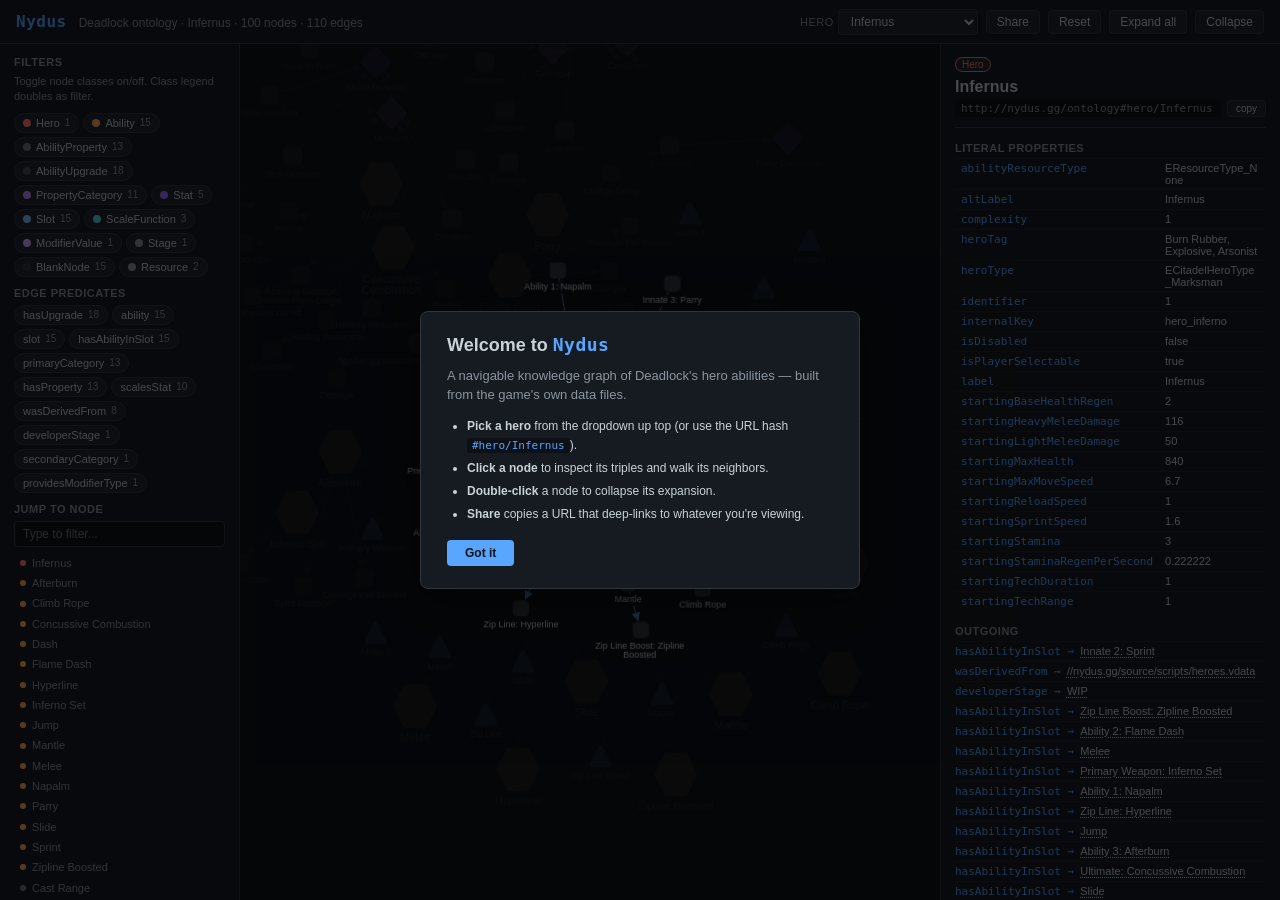
==== outputs/viewer/index.html @ 851c9e22 "Initial commit — Nydus Deadlock ontology graph 38 active heroes rendered as a navigable knowledge gr" ====
<!DOCTYPE html>
<html lang="en">
<head>
  <meta charset="UTF-8">
  <title>Nydus — Deadlock Ontology Graph</title>

  <meta property="og:title" content="Nydus — Deadlock Ontology Graph">
  <meta property="og:description" content="Navigable knowledge graph of every Deadlock hero's abilities, properties, and stat scaling. Click a hero to explore.">
  <meta property="og:type" content="website">
  <meta name="twitter:card" content="summary">
  <meta name="twitter:title" content="Nydus — Deadlock Ontology Graph">
  <meta name="twitter:description" content="Navigable knowledge graph of every Deadlock hero's abilities, properties, and stat scaling.">
  <meta name="theme-color" content="#0d1117">

  <link rel="stylesheet" href="styles.css">
  <script src="lib/cytoscape.min.js"></script>
  <script src="lib/layout-base.js"></script>
  <script src="lib/cose-base.js"></script>
  <script src="lib/cytoscape-fcose.js"></script>
</head>
<body>
  <header>
    <div class="title">
      <span class="nydus-mark">Nydus</span>
      <span class="subtitle">Deadlock ontology &middot; <span id="meta-summary">loading&hellip;</span></span>
    </div>
    <div class="actions">
      <label class="hero-picker-label" for="hero-picker">Hero</label>
      <select id="hero-picker" class="hero-picker"></select>
      <button id="btn-share" title="Copy shareable link">Share</button>
      <button id="btn-reset">Reset</button>
      <button id="btn-expand-all">Expand all</button>
      <button id="btn-collapse-all">Collapse</button>
    </div>
  </header>

  <div id="onboarding" class="onboarding" hidden>
    <div class="onboarding-card">
      <h2>Welcome to <span class="nydus-mark">Nydus</span></h2>
      <p>A navigable knowledge graph of Deadlock's hero abilities — built from the game's own data files.</p>
      <ul>
        <li><b>Pick a hero</b> from the dropdown up top (or use the URL hash <code>#hero/Infernus</code>).</li>
        <li><b>Click a node</b> to inspect its triples and walk its neighbors.</li>
        <li><b>Double-click</b> a node to collapse its expansion.</li>
        <li><b>Share</b> copies a URL that deep-links to whatever you're viewing.</li>
      </ul>
      <button id="btn-onboarding-close">Got it</button>
    </div>
  </div>

  <main>
    <aside id="sidebar-left">
      <h3>Filters</h3>
      <p class="hint">Toggle node classes on/off. Class legend doubles as filter.</p>
      <div id="class-filters"></div>
      <h3>Edge predicates</h3>
      <div id="edge-filters"></div>
      <h3>Jump to node</h3>
      <input type="text" id="node-search" placeholder="Type to filter...">
      <ul id="node-list"></ul>
    </aside>

    <div id="graph"></div>

    <aside id="sidebar-right">
      <div id="inspector-empty">
        <h3>Inspector</h3>
        <p class="hint">Click a node to see its triples, incoming and outgoing edges, and provenance.</p>
        <p class="hint">Click an edge target to navigate. Double-click a node to collapse its expansion.</p>
      </div>
      <div id="inspector" hidden>
        <div class="inspector-header">
          <span id="inspector-class-tags"></span>
          <h2 id="inspector-label"></h2>
          <div class="inspector-iri">
            <code id="inspector-iri"></code>
            <button id="btn-copy-iri" title="Copy IRI">copy</button>
          </div>
        </div>
        <section>
          <h4>Literal properties</h4>
          <table id="inspector-props"><tbody></tbody></table>
          <p class="empty-note" id="props-empty">(none)</p>
        </section>
        <section>
          <h4>Outgoing</h4>
          <ul id="inspector-outgoing"></ul>
          <p class="empty-note" id="outgoing-empty">(none)</p>
        </section>
        <section>
          <h4>Incoming</h4>
          <ul id="inspector-incoming"></ul>
          <p class="empty-note" id="incoming-empty">(none)</p>
        </section>
      </div>
    </aside>
  </main>

  <script src="viewer.js"></script>
</body>
</html>
---- outputs/viewer/styles.css ----
:root {
  --bg:            #0d1117;
  --bg-elev:       #161b22;
  --bg-elev-2:     #1f2630;
  --border:        #30363d;
  --fg:            #c9d1d9;
  --fg-muted:      #8b949e;
  --fg-soft:       #484f58;
  --accent:        #58a6ff;
  --accent-warm:   #ff9d47;

  /* Category palette (mirrors proof.py CAT_COLORS) */
  --cat-cooldown: #5b9bd5;
  --cat-damage:   #e05c5c;
  --cat-duration: #4dbfc4;
  --cat-range:    #4da6ff;
  --cat-speed:    #f5a623;
  --cat-healing:  #4fc24f;
  --cat-charges:  #8a9bb0;
  --cat-stack:    #9b6dff;
  --cat-weapon:   #e8943a;
  --cat-stat:     #c084fc;
  --cat-unknown:  #444;

  /* Stat family colors */
  --stat-spirit:   #9b6dff;
  --stat-weapon:   #f5a623;
  --stat-vitality: #4fc24f;
  --stat-neutral:  #8a9bb0;

  /* Node-class colors */
  --class-hero:            #ff7b72;
  --class-ability:         #ffa657;
  --class-propertycategory:#c084fc;
  --class-stat:            #9b6dff;
  --class-slot:            #79c0ff;
  --class-scalefunction:   #56d4dd;
  --class-modifiervalue:   #d2a8ff;
  --class-abilityproperty: #6e7681;
  --class-abilityupgrade:  #484f58;
  --class-stage:            #8b949e;
  --class-blanknode:       #30363d;
  --class-resource:        #8b949e;
}

* { box-sizing: border-box; }

html, body {
  margin: 0;
  padding: 0;
  height: 100%;
  font-family: -apple-system, BlinkMacSystemFont, "Segoe UI", Roboto, Helvetica, sans-serif;
  background: var(--bg);
  color: var(--fg);
  font-size: 13px;
}

body {
  display: flex;
  flex-direction: column;
  overflow: hidden;
}

header {
  flex: 0 0 44px;
  display: flex;
  align-items: center;
  justify-content: space-between;
  padding: 0 16px;
  background: var(--bg-elev);
  border-bottom: 1px solid var(--border);
}

.title { display: flex; align-items: baseline; gap: 12px; }
.nydus-mark {
  font-family: "Fira Code", Menlo, Consolas, monospace;
  font-weight: 700;
  font-size: 16px;
  color: var(--accent);
  letter-spacing: 0.5px;
}
.subtitle {
  color: var(--fg-muted);
  font-size: 12px;
}

.actions { display: flex; gap: 8px; align-items: center; }

.hero-picker-label {
  color: var(--fg-muted);
  font-size: 11px;
  text-transform: uppercase;
  letter-spacing: 0.5px;
  margin-right: -4px;
}
.hero-picker {
  background: var(--bg-elev-2);
  color: var(--fg);
  border: 1px solid var(--border);
  padding: 4px 8px;
  border-radius: 4px;
  font-size: 12px;
  font-family: inherit;
  min-width: 140px;
  cursor: pointer;
}
.hero-picker:focus { outline: none; border-color: var(--accent); }

.onboarding {
  position: fixed;
  inset: 0;
  background: rgba(0,0,0,0.65);
  display: flex;
  align-items: center;
  justify-content: center;
  z-index: 100;
}
.onboarding-card {
  background: var(--bg-elev);
  border: 1px solid var(--border);
  border-radius: 8px;
  padding: 22px 26px;
  max-width: 440px;
  box-shadow: 0 10px 40px rgba(0,0,0,0.5);
}
.onboarding-card h2 {
  margin: 0 0 10px;
  font-size: 18px;
  font-weight: 600;
  color: var(--fg);
}
.onboarding-card h2 .nydus-mark { font-size: 18px; }
.onboarding-card p { color: var(--fg-muted); margin: 0 0 12px; line-height: 1.5; }
.onboarding-card ul { color: var(--fg); padding-left: 20px; margin: 0 0 16px; line-height: 1.6; font-size: 12px; }
.onboarding-card ul li { margin-bottom: 4px; }
.onboarding-card code {
  background: var(--bg);
  padding: 1px 5px;
  border-radius: 3px;
  font-size: 11px;
  font-family: "Fira Code", Menlo, Consolas, monospace;
  color: var(--accent);
}
.onboarding-card button {
  background: var(--accent);
  color: #0d1117;
  border: none;
  padding: 6px 18px;
  border-radius: 4px;
  cursor: pointer;
  font-weight: 600;
  font-size: 12px;
}
.onboarding-card button:hover { background: #79b8ff; }

.toast {
  position: fixed;
  bottom: 20px;
  left: 50%;
  transform: translateX(-50%);
  background: var(--bg-elev-2);
  border: 1px solid var(--accent);
  color: var(--fg);
  padding: 8px 16px;
  border-radius: 4px;
  font-size: 12px;
  box-shadow: 0 4px 14px rgba(0,0,0,0.4);
  z-index: 200;
  opacity: 0;
  transition: opacity 150ms;
  pointer-events: none;
}
.toast.show { opacity: 1; }

button {
  background: var(--bg-elev-2);
  color: var(--fg);
  border: 1px solid var(--border);
  padding: 4px 10px;
  border-radius: 4px;
  cursor: pointer;
  font-size: 12px;
  font-family: inherit;
}
button:hover { background: #2a313c; border-color: var(--accent); }

main {
  flex: 1 1 auto;
  display: grid;
  grid-template-columns: 240px 1fr 340px;
  min-height: 0;
}

aside {
  background: var(--bg-elev);
  border-left: 1px solid var(--border);
  border-right: 1px solid var(--border);
  padding: 12px 14px;
  overflow-y: auto;
}

#sidebar-left { border-left: none; }
#sidebar-right { border-right: none; }

aside h3 {
  font-size: 11px;
  text-transform: uppercase;
  letter-spacing: 0.5px;
  color: var(--fg-muted);
  margin: 10px 0 6px;
  font-weight: 600;
}
aside h3:first-child { margin-top: 0; }

aside h4 {
  font-size: 11px;
  text-transform: uppercase;
  letter-spacing: 0.5px;
  color: var(--fg-muted);
  margin: 14px 0 4px;
  font-weight: 600;
}

.hint {
  color: var(--fg-muted);
  font-size: 11px;
  margin: 0 0 8px;
  line-height: 1.4;
}

#class-filters, #edge-filters {
  display: flex;
  flex-wrap: wrap;
  gap: 4px;
  margin-bottom: 8px;
}

.chip {
  display: inline-flex;
  align-items: center;
  gap: 5px;
  padding: 3px 8px;
  border-radius: 12px;
  background: var(--bg-elev-2);
  border: 1px solid var(--border);
  cursor: pointer;
  font-size: 11px;
  user-select: none;
  transition: opacity 0.1s;
}
.chip.off { opacity: 0.38; }
.chip:hover { border-color: var(--accent); }
.chip .chip-swatch {
  width: 8px;
  height: 8px;
  border-radius: 50%;
}
.chip .chip-count {
  color: var(--fg-muted);
  font-size: 10px;
}

#node-search {
  width: 100%;
  background: var(--bg);
  border: 1px solid var(--border);
  color: var(--fg);
  padding: 5px 8px;
  border-radius: 4px;
  font-size: 12px;
  margin-bottom: 6px;
  font-family: inherit;
}
#node-search:focus { outline: none; border-color: var(--accent); }

#node-list {
  list-style: none;
  padding: 0;
  margin: 0;
  max-height: calc(100vh - 360px);
  overflow-y: auto;
}
#node-list li {
  padding: 3px 6px;
  cursor: pointer;
  border-radius: 3px;
  font-size: 11px;
  color: var(--fg-muted);
  display: flex;
  align-items: center;
  gap: 6px;
  line-height: 1.3;
}
#node-list li:hover { background: var(--bg-elev-2); color: var(--fg); }
#node-list .swatch {
  flex: 0 0 6px;
  height: 6px;
  border-radius: 50%;
}
#node-list .node-label { flex: 1; overflow: hidden; text-overflow: ellipsis; white-space: nowrap; }

#graph {
  background: var(--bg);
  position: relative;
  min-width: 0;
}

/* Inspector */
.inspector-header {
  border-bottom: 1px solid var(--border);
  padding-bottom: 10px;
  margin-bottom: 6px;
}
#inspector-class-tags {
  display: inline-flex;
  gap: 4px;
  flex-wrap: wrap;
  margin-bottom: 6px;
}
.class-tag {
  font-size: 10px;
  padding: 1px 6px;
  border-radius: 8px;
  background: var(--bg-elev-2);
  color: var(--fg-muted);
  border: 1px solid var(--border);
}

#inspector-label {
  margin: 0 0 4px;
  font-size: 16px;
  color: var(--fg);
  word-break: break-word;
}

.inspector-iri {
  display: flex;
  align-items: center;
  gap: 6px;
  font-size: 11px;
}
.inspector-iri code {
  background: var(--bg);
  padding: 2px 6px;
  border-radius: 3px;
  color: var(--fg-muted);
  word-break: break-all;
  flex: 1;
  font-family: "Fira Code", Menlo, Consolas, monospace;
}
.inspector-iri button {
  padding: 2px 8px;
  font-size: 10px;
}

#inspector section { margin-top: 8px; }

#inspector-props {
  width: 100%;
  border-collapse: collapse;
  font-size: 11px;
}
#inspector-props td {
  padding: 3px 6px;
  vertical-align: top;
  border-top: 1px solid var(--bg-elev-2);
}
#inspector-props td:first-child {
  color: var(--accent);
  font-family: "Fira Code", Menlo, Consolas, monospace;
  white-space: nowrap;
  width: 40%;
}
#inspector-props td:last-child {
  color: var(--fg);
  word-break: break-word;
}

#inspector-outgoing, #inspector-incoming {
  list-style: none;
  padding: 0;
  margin: 0;
}
#inspector-outgoing li, #inspector-incoming li {
  padding: 3px 0;
  font-size: 11px;
  display: flex;
  gap: 6px;
  align-items: baseline;
  border-top: 1px solid var(--bg-elev-2);
}
#inspector-outgoing .pred, #inspector-incoming .pred {
  color: var(--accent);
  font-family: "Fira Code", Menlo, Consolas, monospace;
  flex: 0 0 auto;
}
#inspector-outgoing .target, #inspector-incoming .target {
  color: var(--fg);
  cursor: pointer;
  text-decoration: underline dotted;
  text-underline-offset: 2px;
}
#inspector-outgoing .target:hover, #inspector-incoming .target:hover {
  color: var(--accent-warm);
}

.empty-note {
  color: var(--fg-soft);
  font-size: 11px;
  font-style: italic;
  margin: 4px 0 0;
}
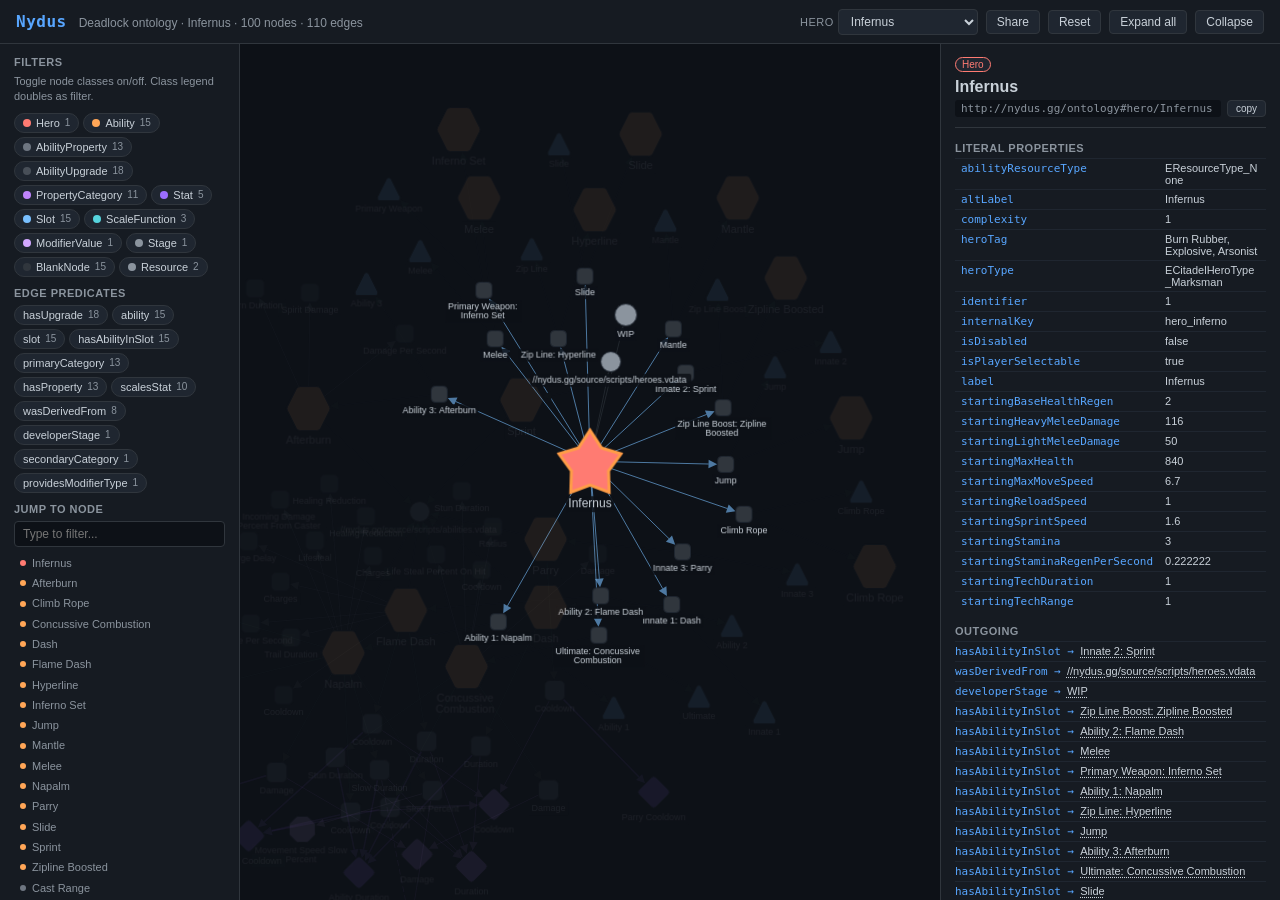
==== commit 82d20275: "Remove onboarding popup" ====
--- a/outputs/viewer/index.html
+++ b/outputs/viewer/index.html
@@ -34,19 +34,6 @@
     </div>
   </header>
 
-  <div id="onboarding" class="onboarding" hidden>
-    <div class="onboarding-card">
-      <h2>Welcome to <span class="nydus-mark">Nydus</span></h2>
-      <p>A navigable knowledge graph of Deadlock's hero abilities — built from the game's own data files.</p>
-      <ul>
-        <li><b>Pick a hero</b> from the dropdown up top (or use the URL hash <code>#hero/Infernus</code>).</li>
-        <li><b>Click a node</b> to inspect its triples and walk its neighbors.</li>
-        <li><b>Double-click</b> a node to collapse its expansion.</li>
-        <li><b>Share</b> copies a URL that deep-links to whatever you're viewing.</li>
-      </ul>
-      <button id="btn-onboarding-close">Got it</button>
-    </div>
-  </div>
 
   <main>
     <aside id="sidebar-left">
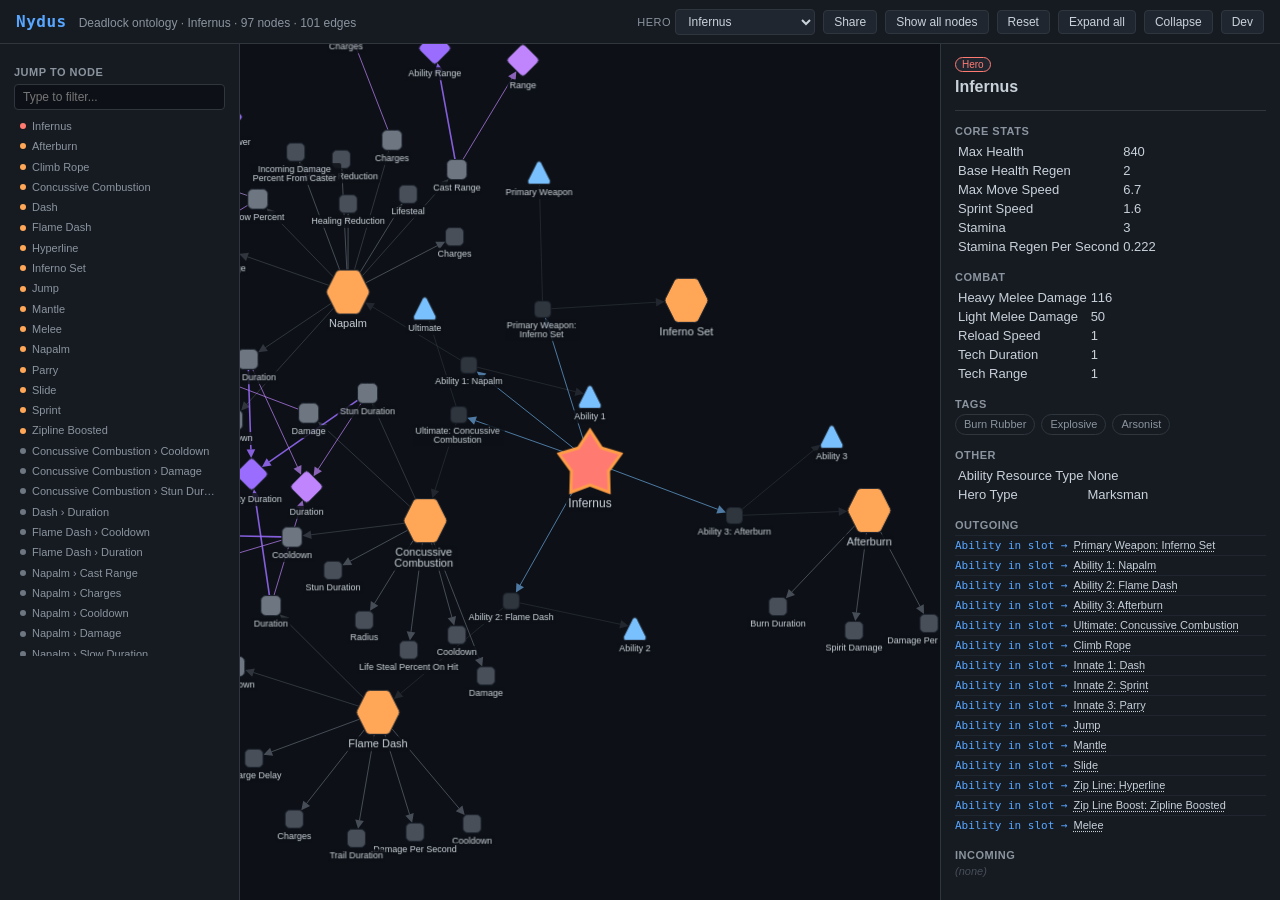
==== commit 3eeca2bf: "Kit-first viewer: default to signature abilities, scrub engine leaks - Default view filters to Hero " ====
--- a/outputs/viewer/index.html
+++ b/outputs/viewer/index.html
@@ -28,20 +28,22 @@
       <label class="hero-picker-label" for="hero-picker">Hero</label>
       <select id="hero-picker" class="hero-picker"></select>
       <button id="btn-share" title="Copy shareable link">Share</button>
+      <button id="btn-kit-mode" title="Toggle between signature-kit view and every-node view">Show all nodes</button>
       <button id="btn-reset">Reset</button>
       <button id="btn-expand-all">Expand all</button>
       <button id="btn-collapse-all">Collapse</button>
+      <button id="btn-dev-mode" title="Show RDF class filters, edge-predicate chips, and ontology IRIs">Dev</button>
     </div>
   </header>
 
 
   <main>
     <aside id="sidebar-left">
-      <h3>Filters</h3>
-      <p class="hint">Toggle node classes on/off. Class legend doubles as filter.</p>
-      <div id="class-filters"></div>
-      <h3>Edge predicates</h3>
-      <div id="edge-filters"></div>
+      <h3 class="dev-only">Filters</h3>
+      <p class="hint dev-only">Toggle node classes on/off. Class legend doubles as filter.</p>
+      <div id="class-filters" class="dev-only"></div>
+      <h3 class="dev-only">Edge predicates</h3>
+      <div id="edge-filters" class="dev-only"></div>
       <h3>Jump to node</h3>
       <input type="text" id="node-search" placeholder="Type to filter...">
       <ul id="node-list"></ul>
@@ -59,14 +61,29 @@
         <div class="inspector-header">
           <span id="inspector-class-tags"></span>
           <h2 id="inspector-label"></h2>
-          <div class="inspector-iri">
+          <div class="inspector-iri dev-only">
             <code id="inspector-iri"></code>
             <button id="btn-copy-iri" title="Copy IRI">copy</button>
           </div>
         </div>
-        <section>
-          <h4>Literal properties</h4>
-          <table id="inspector-props"><tbody></tbody></table>
+        <section id="props-core" hidden>
+          <h4>Core stats</h4>
+          <table class="inspector-props"><tbody></tbody></table>
+        </section>
+        <section id="props-combat" hidden>
+          <h4>Combat</h4>
+          <table class="inspector-props"><tbody></tbody></table>
+        </section>
+        <section id="props-tags" hidden>
+          <h4>Tags</h4>
+          <div id="props-tags-chips"></div>
+        </section>
+        <section id="props-meta" hidden>
+          <h4>Other</h4>
+          <table class="inspector-props"><tbody></tbody></table>
+        </section>
+        <section id="props-empty-wrap">
+          <h4>Properties</h4>
           <p class="empty-note" id="props-empty">(none)</p>
         </section>
         <section>
--- a/outputs/viewer/styles.css
+++ b/outputs/viewer/styles.css
@@ -410,3 +410,33 @@
   font-style: italic;
   margin: 4px 0 0;
 }
+
+/* Dev-only chrome: ontology IRIs, RDF class filters, edge-predicate chips.
+   Hidden by default; top-bar "Dev" button toggles body.dev-mode to reveal. */
+.dev-only { display: none !important; }
+body.dev-mode .dev-only { display: revert !important; }
+body.dev-mode .dev-only.inspector-iri { display: flex !important; }
+
+/* Dev button active state */
+#btn-dev-mode.active {
+  background: var(--accent-warm, #ff9d47);
+  color: #0d1117;
+}
+
+/* hero-tag chips in the inspector */
+#props-tags-chips {
+  display: flex;
+  flex-wrap: wrap;
+  gap: 6px;
+  margin-top: 4px;
+}
+#props-tags-chips .tag-chip {
+  display: inline-block;
+  padding: 2px 8px;
+  border: 1px solid var(--border);
+  border-radius: 999px;
+  background: var(--bg-elev);
+  color: var(--fg-muted);
+  font-size: 11px;
+  line-height: 1.4;
+}
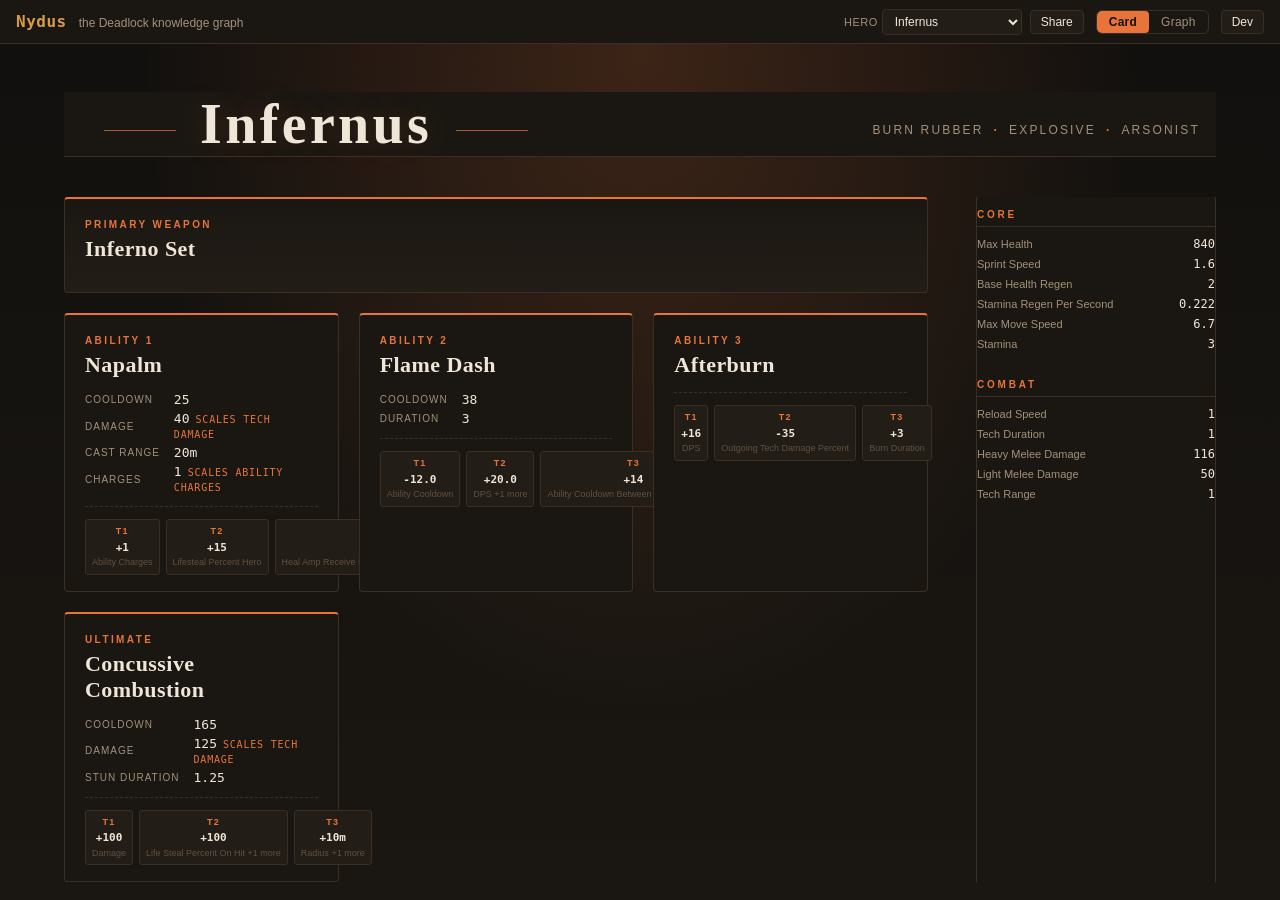
==== commit 42ff6d1c: "Hero-card view: debut layout with warm palette and per-hero accents New default view renders each he" ====
--- a/outputs/viewer/index.html
+++ b/outputs/viewer/index.html
@@ -22,23 +22,49 @@
   <header>
     <div class="title">
       <span class="nydus-mark">Nydus</span>
-      <span class="subtitle">Deadlock ontology &middot; <span id="meta-summary">loading&hellip;</span></span>
+      <span class="subtitle">the Deadlock knowledge graph <span class="meta-summary-dev dev-only">&middot; <span id="meta-summary">loading&hellip;</span></span></span>
     </div>
     <div class="actions">
       <label class="hero-picker-label" for="hero-picker">Hero</label>
       <select id="hero-picker" class="hero-picker"></select>
       <button id="btn-share" title="Copy shareable link">Share</button>
-      <button id="btn-kit-mode" title="Toggle between signature-kit view and every-node view">Show all nodes</button>
-      <button id="btn-reset">Reset</button>
-      <button id="btn-expand-all">Expand all</button>
-      <button id="btn-collapse-all">Collapse</button>
-      <button id="btn-dev-mode" title="Show RDF class filters, edge-predicate chips, and ontology IRIs">Dev</button>
+      <div class="view-toggle" role="tablist" aria-label="View mode">
+        <button id="btn-view-card" class="view-toggle-btn active" data-view="card">Card</button>
+        <button id="btn-view-graph" class="view-toggle-btn" data-view="graph">Graph</button>
+      </div>
+      <button id="btn-kit-mode" class="graph-only dev-only" title="Toggle signature-kit vs every-node view">Show all nodes</button>
+      <button id="btn-reset" class="graph-only dev-only">Reset</button>
+      <button id="btn-expand-all" class="graph-only dev-only">Expand all</button>
+      <button id="btn-collapse-all" class="graph-only dev-only">Collapse</button>
+      <button id="btn-dev-mode" title="Reveal RDF internals: class filters, edge-predicate chips, ontology IRIs">Dev</button>
     </div>
   </header>
 
 
   <main>
-    <aside id="sidebar-left">
+    <!-- Hero card view (default). Populated from the same per-hero graph data
+         as the force-graph, but rendered as a legible kit layout. -->
+    <section id="hero-card" class="hero-card">
+      <header class="hero-card-header">
+        <h1 id="hc-hero-name"></h1>
+        <p id="hc-hero-tags" class="hero-card-tags"></p>
+      </header>
+      <div class="hero-card-body">
+        <div id="hc-ability-grid" class="ability-grid"></div>
+        <aside id="hc-stats-spine" class="stats-spine">
+          <section>
+            <h4>Core</h4>
+            <dl id="hc-stats-core"></dl>
+          </section>
+          <section>
+            <h4>Combat</h4>
+            <dl id="hc-stats-combat"></dl>
+          </section>
+        </aside>
+      </div>
+    </section>
+
+    <aside id="sidebar-left" class="graph-only">
       <h3 class="dev-only">Filters</h3>
       <p class="hint dev-only">Toggle node classes on/off. Class legend doubles as filter.</p>
       <div id="class-filters" class="dev-only"></div>
@@ -49,9 +75,9 @@
       <ul id="node-list"></ul>
     </aside>
 
-    <div id="graph"></div>
+    <div id="graph" class="graph-only"></div>
 
-    <aside id="sidebar-right">
+    <aside id="sidebar-right" class="graph-only">
       <div id="inspector-empty">
         <h3>Inspector</h3>
         <p class="hint">Click a node to see its triples, incoming and outgoing edges, and provenance.</p>
--- a/outputs/viewer/styles.css
+++ b/outputs/viewer/styles.css
@@ -1,13 +1,20 @@
 :root {
-  --bg:            #0d1117;
-  --bg-elev:       #161b22;
-  --bg-elev-2:     #1f2630;
-  --border:        #30363d;
-  --fg:            #c9d1d9;
-  --fg-muted:      #8b949e;
-  --fg-soft:       #484f58;
-  --accent:        #58a6ff;
-  --accent-warm:   #ff9d47;
+  /* Warm charcoal palette for the hero-card debut. The original cool slate
+     palette is kept below for the legacy graph-view mode. */
+  --bg:            #12100e;   /* warm near-black, parchment-shadow */
+  --bg-elev:       #1a1712;
+  --bg-elev-2:     #231d17;
+  --border:        #3b2f23;
+  --fg:            #f0e6d8;   /* warm parchment */
+  --fg-muted:      #a3907a;
+  --fg-soft:       #60503f;
+  --accent:        #d89b4a;   /* brass */
+  --accent-warm:   #e8743a;   /* sodium-lamp amber */
+  --accent-deep:   #7a1f1a;   /* oxblood */
+
+  /* Per-hero accent (overridden by JS on hero switch). Default = amber. */
+  --hero-accent:       #e8743a;
+  --hero-accent-soft:  #e8743a33;
 
   /* Category palette (mirrors proof.py CAT_COLORS) */
   --cat-cooldown: #5b9bd5;
@@ -423,6 +430,285 @@
   color: #0d1117;
 }
 
+/* ============================================================
+   View-mode toggle (Card / Graph) + graph-only chrome visibility
+   ============================================================ */
+
+.view-toggle {
+  display: inline-flex;
+  border: 1px solid var(--border);
+  border-radius: 6px;
+  overflow: hidden;
+  margin: 0 4px;
+}
+.view-toggle-btn {
+  background: transparent;
+  border: none;
+  color: var(--fg-muted);
+  padding: 4px 12px;
+  font-size: 12px;
+  letter-spacing: 0.02em;
+  cursor: pointer;
+  font-family: inherit;
+}
+.view-toggle-btn.active {
+  background: var(--hero-accent);
+  color: var(--bg);
+  font-weight: 600;
+}
+.view-toggle-btn:not(.active):hover {
+  background: var(--bg-elev-2);
+  color: var(--fg);
+}
+
+/* Graph-mode-only chrome (sidebars, control buttons) hidden when viewing card */
+body:not(.view-graph) .graph-only { display: none !important; }
+body.view-graph #hero-card { display: none !important; }
+
+/* In card mode the main grid collapses to a single column so the hero card
+   fills the viewport. In graph mode the classic three-column grid returns. */
+body.view-card main {
+  grid-template-columns: 1fr;
+}
+
+/* ============================================================
+   Hero card — the main debut view
+   ============================================================ */
+
+#hero-card {
+  overflow-y: auto;
+  padding: 48px 64px 80px;
+  background:
+    radial-gradient(ellipse at top, var(--hero-accent-soft), transparent 55%),
+    linear-gradient(180deg, var(--bg) 0%, var(--bg-elev) 100%);
+}
+
+.hero-card-header {
+  text-align: center;
+  margin-bottom: 40px;
+  animation: hc-fade-in 500ms ease-out both;
+}
+
+#hc-hero-name {
+  font-family: "Cinzel", "Trajan Pro", "Cormorant Garamond", Georgia, serif;
+  font-size: 56px;
+  font-weight: 600;
+  letter-spacing: 0.06em;
+  margin: 0;
+  color: var(--fg);
+  text-shadow: 0 0 32px var(--hero-accent-soft);
+}
+#hc-hero-name::before,
+#hc-hero-name::after {
+  content: "";
+  display: inline-block;
+  width: 72px;
+  height: 1px;
+  background: var(--hero-accent);
+  vertical-align: middle;
+  margin: 0 24px;
+  opacity: 0.7;
+}
+
+.hero-card-tags {
+  margin: 12px 0 0;
+  color: var(--fg-muted);
+  font-size: 12px;
+  letter-spacing: 0.18em;
+  text-transform: uppercase;
+}
+.hero-card-tags span + span::before {
+  content: "·";
+  margin: 0 10px;
+  color: var(--hero-accent);
+  font-weight: bold;
+}
+
+.hero-card-body {
+  display: grid;
+  grid-template-columns: 1fr 240px;
+  gap: 48px;
+  max-width: 1280px;
+  margin: 0 auto;
+}
+
+.ability-grid {
+  display: grid;
+  grid-template-columns: repeat(auto-fit, minmax(240px, 1fr));
+  gap: 20px;
+}
+
+.ability-card {
+  background: var(--bg-elev);
+  border: 1px solid var(--border);
+  border-top: 2px solid var(--hero-accent);
+  border-radius: 4px;
+  padding: 20px 20px 16px;
+  position: relative;
+  transition: transform 160ms ease-out, box-shadow 160ms ease-out, border-color 160ms;
+  animation: hc-card-settle 400ms ease-out both;
+}
+.ability-card:hover {
+  transform: translateY(-3px);
+  box-shadow: 0 8px 32px rgba(0,0,0,0.5), 0 0 0 1px var(--hero-accent);
+}
+
+/* Stagger card entrance by nth-child */
+.ability-card:nth-child(1) { animation-delay: 0ms; }
+.ability-card:nth-child(2) { animation-delay: 80ms; }
+.ability-card:nth-child(3) { animation-delay: 160ms; }
+.ability-card:nth-child(4) { animation-delay: 240ms; }
+.ability-card:nth-child(5) { animation-delay: 320ms; }
+
+.ability-slot {
+  font-size: 10px;
+  letter-spacing: 0.24em;
+  text-transform: uppercase;
+  color: var(--hero-accent);
+  font-weight: 600;
+  margin-bottom: 6px;
+}
+.ability-name {
+  font-family: "Cinzel", Georgia, serif;
+  font-size: 22px;
+  font-weight: 600;
+  color: var(--fg);
+  margin: 0 0 14px;
+  letter-spacing: 0.02em;
+}
+
+.ability-stats {
+  display: grid;
+  grid-template-columns: auto 1fr;
+  gap: 4px 14px;
+  font-size: 12px;
+  margin-bottom: 12px;
+}
+.ability-stats dt {
+  color: var(--fg-muted);
+  text-transform: uppercase;
+  letter-spacing: 0.1em;
+  font-size: 10px;
+  align-self: center;
+}
+.ability-stats dd {
+  margin: 0;
+  font-family: "Fira Code", Menlo, Consolas, monospace;
+  color: var(--fg);
+  font-size: 13px;
+}
+.ability-stats dd .scales-with {
+  color: var(--hero-accent);
+  font-size: 10px;
+  margin-left: 6px;
+  text-transform: uppercase;
+  letter-spacing: 0.08em;
+  font-family: inherit;
+}
+
+.ability-upgrades {
+  display: flex;
+  gap: 6px;
+  padding-top: 12px;
+  border-top: 1px dashed var(--border);
+}
+.tier-stamp {
+  flex: 1;
+  background: var(--bg-elev-2);
+  border: 1px solid var(--border);
+  border-radius: 3px;
+  padding: 6px 6px 5px;
+  text-align: center;
+  font-size: 10px;
+  line-height: 1.3;
+  color: var(--fg-muted);
+  position: relative;
+}
+.tier-stamp .tier-label {
+  display: block;
+  font-size: 9px;
+  letter-spacing: 0.14em;
+  color: var(--hero-accent);
+  font-weight: 700;
+  margin-bottom: 3px;
+}
+.tier-stamp .tier-value {
+  color: var(--fg);
+  font-family: "Fira Code", Menlo, Consolas, monospace;
+  font-size: 11px;
+  font-weight: 600;
+}
+.tier-stamp .tier-prop {
+  display: block;
+  font-size: 9px;
+  color: var(--fg-soft);
+  margin-top: 2px;
+  white-space: nowrap;
+  overflow: hidden;
+  text-overflow: ellipsis;
+}
+
+/* Primary-weapon card spans full row for visual differentiation */
+.ability-card.weapon-card {
+  grid-column: 1 / -1;
+  border-top-color: var(--accent-warm);
+  background: linear-gradient(180deg, var(--bg-elev) 0%, var(--bg-elev-2) 100%);
+}
+.ability-card.weapon-card .ability-slot { color: var(--accent-warm); }
+.ability-card.weapon-card .tier-stamp .tier-label { color: var(--accent-warm); }
+
+/* Stats spine (right column) */
+.stats-spine {
+  padding: 12px 0 0;
+  animation: hc-fade-in 500ms 200ms ease-out both;
+}
+.stats-spine section {
+  margin-bottom: 28px;
+}
+.stats-spine h4 {
+  font-size: 10px;
+  letter-spacing: 0.28em;
+  text-transform: uppercase;
+  color: var(--hero-accent);
+  margin: 0 0 10px;
+  padding-bottom: 6px;
+  border-bottom: 1px solid var(--border);
+}
+.stats-spine dl {
+  margin: 0;
+  display: grid;
+  grid-template-columns: 1fr auto;
+  gap: 6px 10px;
+}
+.stats-spine dt {
+  color: var(--fg-muted);
+  font-size: 11px;
+  align-self: center;
+}
+.stats-spine dd {
+  margin: 0;
+  color: var(--fg);
+  font-family: "Fira Code", Menlo, Consolas, monospace;
+  font-size: 12px;
+  text-align: right;
+}
+
+@keyframes hc-fade-in {
+  from { opacity: 0; transform: translateY(-6px); }
+  to   { opacity: 1; transform: translateY(0); }
+}
+@keyframes hc-card-settle {
+  from { opacity: 0; transform: translateY(14px); }
+  to   { opacity: 1; transform: translateY(0); }
+}
+
+@media (max-width: 900px) {
+  #hero-card { padding: 24px 20px 60px; }
+  #hc-hero-name { font-size: 40px; }
+  #hc-hero-name::before, #hc-hero-name::after { width: 36px; margin: 0 12px; }
+  .hero-card-body { grid-template-columns: 1fr; }
+}
+
 /* hero-tag chips in the inspector */
 #props-tags-chips {
   display: flex;
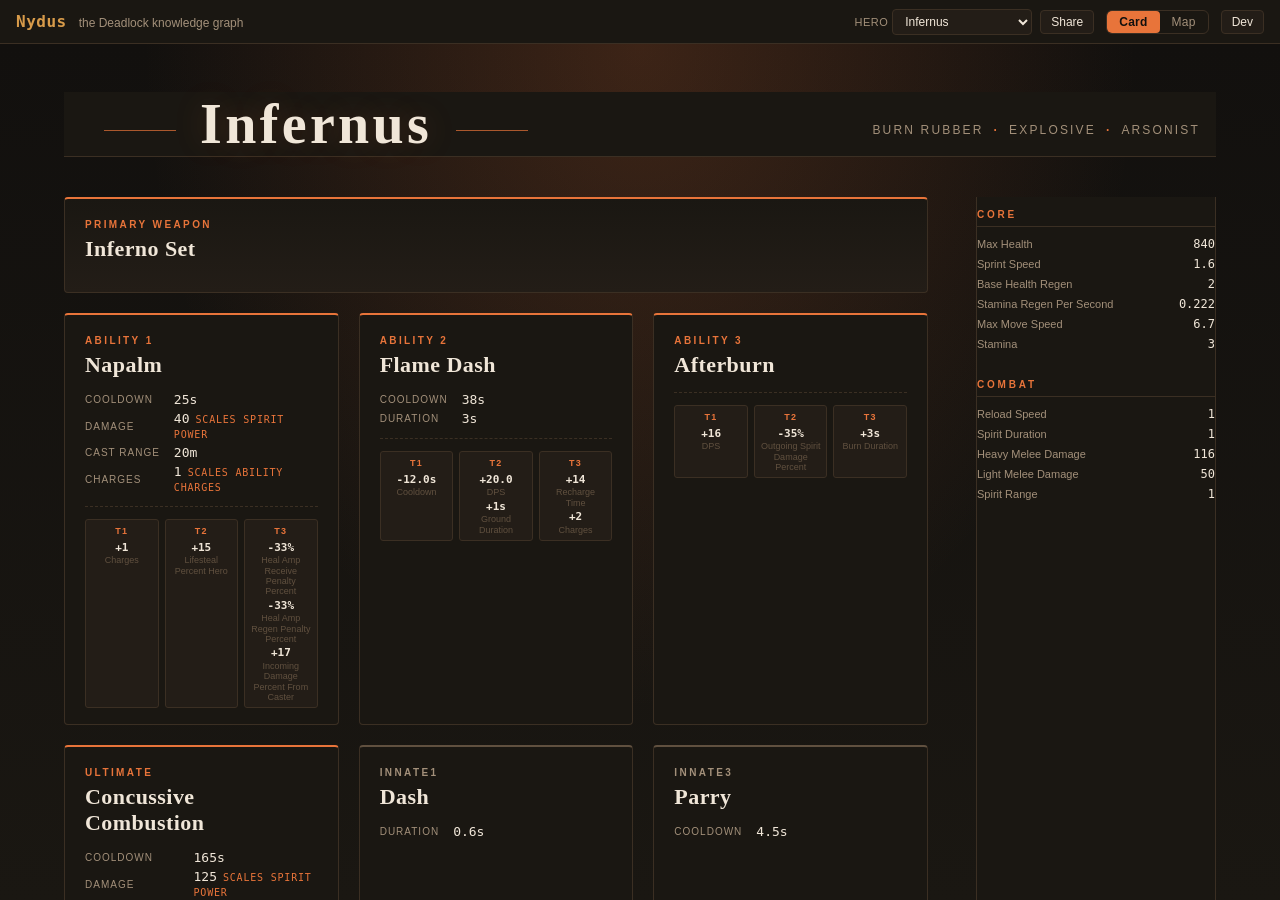
==== commit 2fbd84cd: "Map view: rename Graph, collapse RDF chrome, Hero->Slot->Ability tree The force-directed RDF view wa" ====
--- a/outputs/viewer/index.html
+++ b/outputs/viewer/index.html
@@ -30,10 +30,10 @@
       <button id="btn-share" title="Copy shareable link">Share</button>
       <div class="view-toggle" role="tablist" aria-label="View mode">
         <button id="btn-view-card" class="view-toggle-btn active" data-view="card">Card</button>
-        <button id="btn-view-graph" class="view-toggle-btn" data-view="graph">Graph</button>
+        <button id="btn-view-graph" class="view-toggle-btn" data-view="graph">Map</button>
       </div>
       <button id="btn-kit-mode" class="graph-only dev-only" title="Toggle signature-kit vs every-node view">Show all nodes</button>
-      <button id="btn-reset" class="graph-only dev-only">Reset</button>
+      <button id="btn-reset" class="graph-only" title="Re-layout">Re-layout</button>
       <button id="btn-expand-all" class="graph-only dev-only">Expand all</button>
       <button id="btn-collapse-all" class="graph-only dev-only">Collapse</button>
       <button id="btn-dev-mode" title="Reveal RDF internals: class filters, edge-predicate chips, ontology IRIs">Dev</button>
@@ -64,7 +64,7 @@
       </div>
     </section>
 
-    <aside id="sidebar-left" class="graph-only">
+    <aside id="sidebar-left" class="graph-only dev-only">
       <h3 class="dev-only">Filters</h3>
       <p class="hint dev-only">Toggle node classes on/off. Class legend doubles as filter.</p>
       <div id="class-filters" class="dev-only"></div>
@@ -75,9 +75,11 @@
       <ul id="node-list"></ul>
     </aside>
 
-    <div id="graph" class="graph-only"></div>
+    <div id="graph" class="graph-only">
+      <div id="graph-caption" class="graph-caption">Hover a line to see its role &middot; Click a node to focus</div>
+    </div>
 
-    <aside id="sidebar-right" class="graph-only">
+    <aside id="sidebar-right" class="graph-only dev-only">
       <div id="inspector-empty">
         <h3>Inspector</h3>
         <p class="hint">Click a node to see its triples, incoming and outgoing edges, and provenance.</p>
--- a/outputs/viewer/styles.css
+++ b/outputs/viewer/styles.css
@@ -465,9 +465,11 @@
 body:not(.view-graph) .graph-only { display: none !important; }
 body.view-graph #hero-card { display: none !important; }
 
-/* In card mode the main grid collapses to a single column so the hero card
-   fills the viewport. In graph mode the classic three-column grid returns. */
-body.view-card main {
+/* Simple-mode layouts collapse to a single column. The three-column grid
+   (left filters + graph + right inspector) only returns when dev mode is
+   explicitly on — those columns are for RDF eyes. */
+body.view-card main,
+body.view-graph:not(.dev-mode) main {
   grid-template-columns: 1fr;
 }
 
@@ -630,22 +632,42 @@
   letter-spacing: 0.14em;
   color: var(--hero-accent);
   font-weight: 700;
-  margin-bottom: 3px;
-}
+  margin-bottom: 4px;
+}
+.tier-stamp .tier-effect {
+  display: block;
+  line-height: 1.15;
+  margin-top: 3px;
+}
+.tier-stamp .tier-effect:first-of-type { margin-top: 0; }
 .tier-stamp .tier-value {
   color: var(--fg);
   font-family: "Fira Code", Menlo, Consolas, monospace;
   font-size: 11px;
   font-weight: 600;
+  display: block;
 }
 .tier-stamp .tier-prop {
   display: block;
   font-size: 9px;
   color: var(--fg-soft);
-  margin-top: 2px;
-  white-space: nowrap;
-  overflow: hidden;
-  text-overflow: ellipsis;
+  margin-top: 1px;
+  /* Allow wrap so long modifier names ("Healing Reduction") are legible */
+  white-space: normal;
+  word-break: break-word;
+}
+
+/* Aberrant-movement cards: hero-overridden Jump / Slide / Mantle / etc.
+   Visually muted so they read as secondary to the signature kit. */
+.ability-card.aberrant-card {
+  border-top-color: var(--fg-soft);
+  opacity: 0.88;
+}
+.ability-card.aberrant-card .ability-slot {
+  color: var(--fg-muted);
+}
+.ability-card.aberrant-card .tier-stamp .tier-label {
+  color: var(--fg-muted);
 }
 
 /* Primary-weapon card spans full row for visual differentiation */
@@ -693,6 +715,32 @@
   text-align: right;
 }
 
+/* ============================================================
+   Map view (simple graph)
+   ============================================================ */
+
+body.view-graph #graph {
+  position: relative;
+  background:
+    radial-gradient(ellipse at center, var(--hero-accent-soft), transparent 60%),
+    linear-gradient(180deg, var(--bg) 0%, var(--bg-elev) 100%);
+}
+
+.graph-caption {
+  position: absolute;
+  bottom: 20px;
+  left: 50%;
+  transform: translateX(-50%);
+  color: var(--fg-muted);
+  font-size: 11px;
+  letter-spacing: 0.12em;
+  text-transform: uppercase;
+  pointer-events: none;
+  opacity: 0.55;
+  z-index: 5;
+}
+body:not(.view-graph) .graph-caption { display: none; }
+
 @keyframes hc-fade-in {
   from { opacity: 0; transform: translateY(-6px); }
   to   { opacity: 1; transform: translateY(0); }
